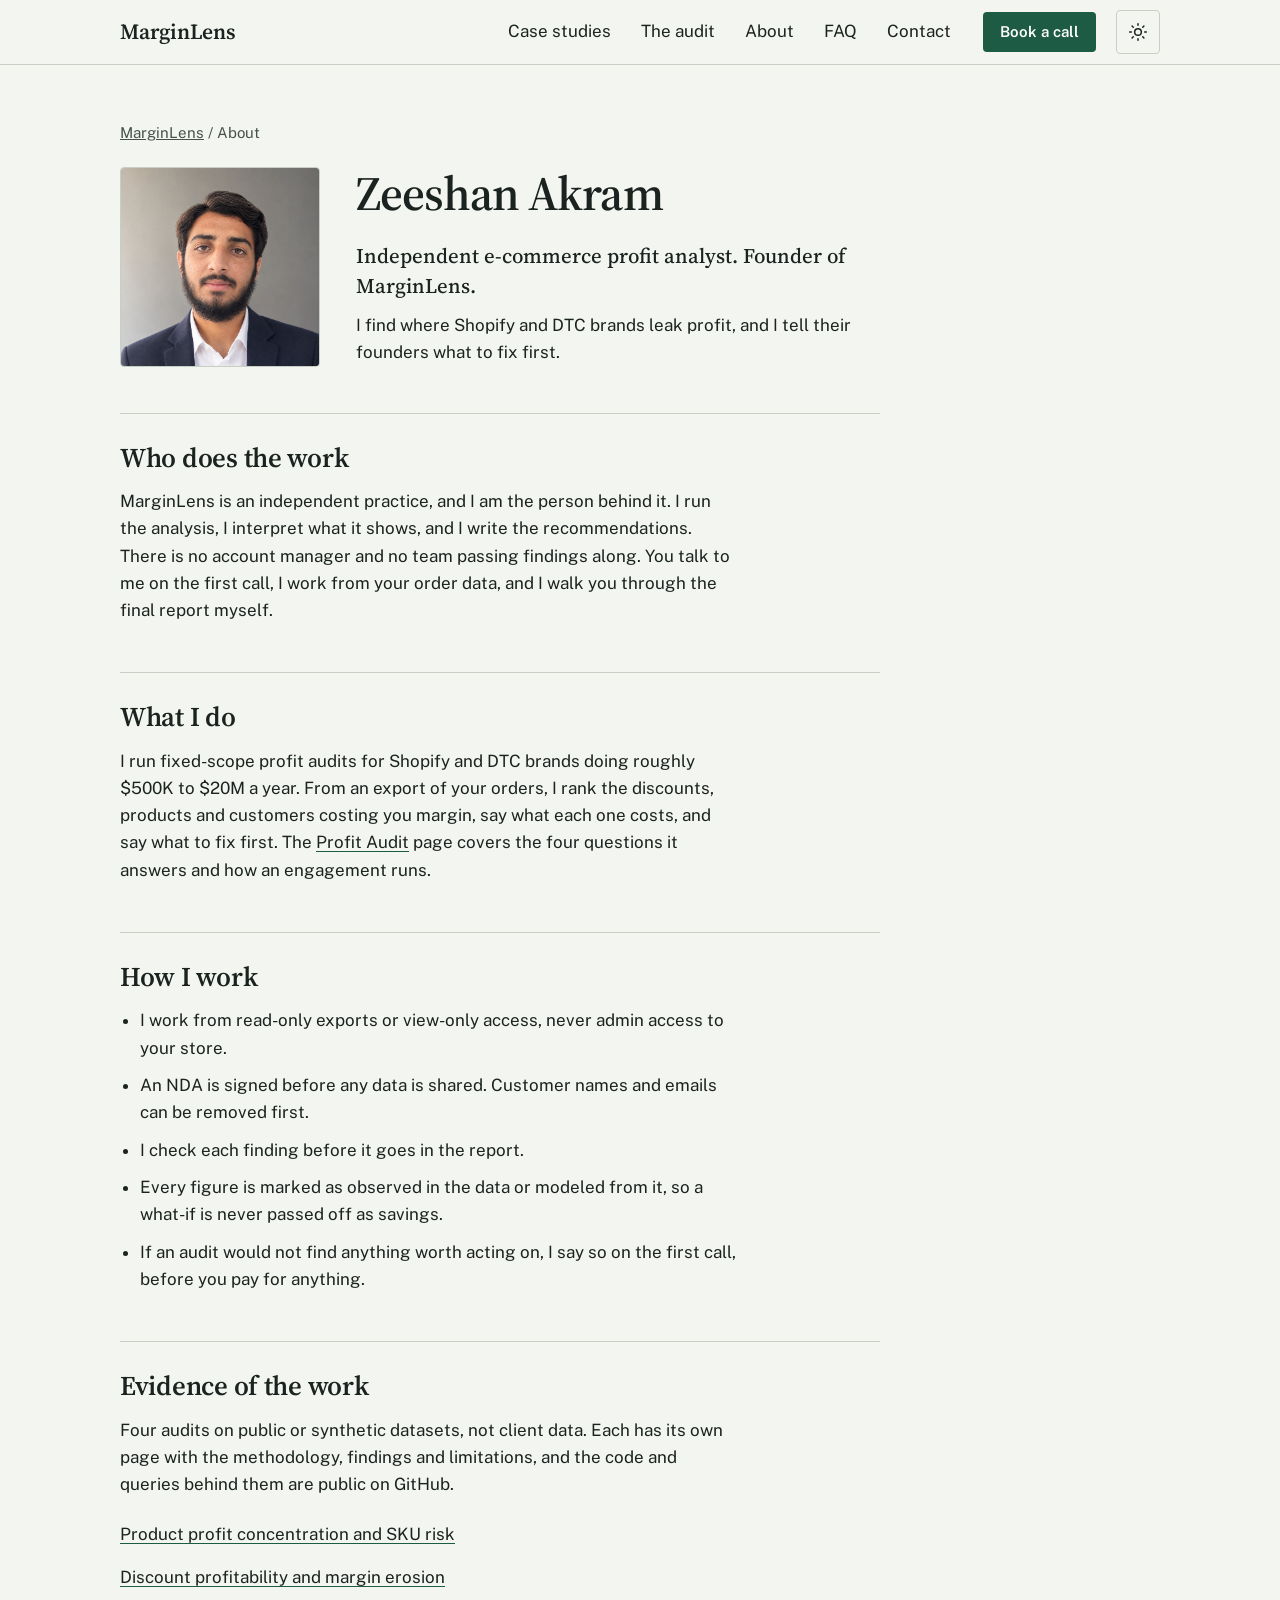
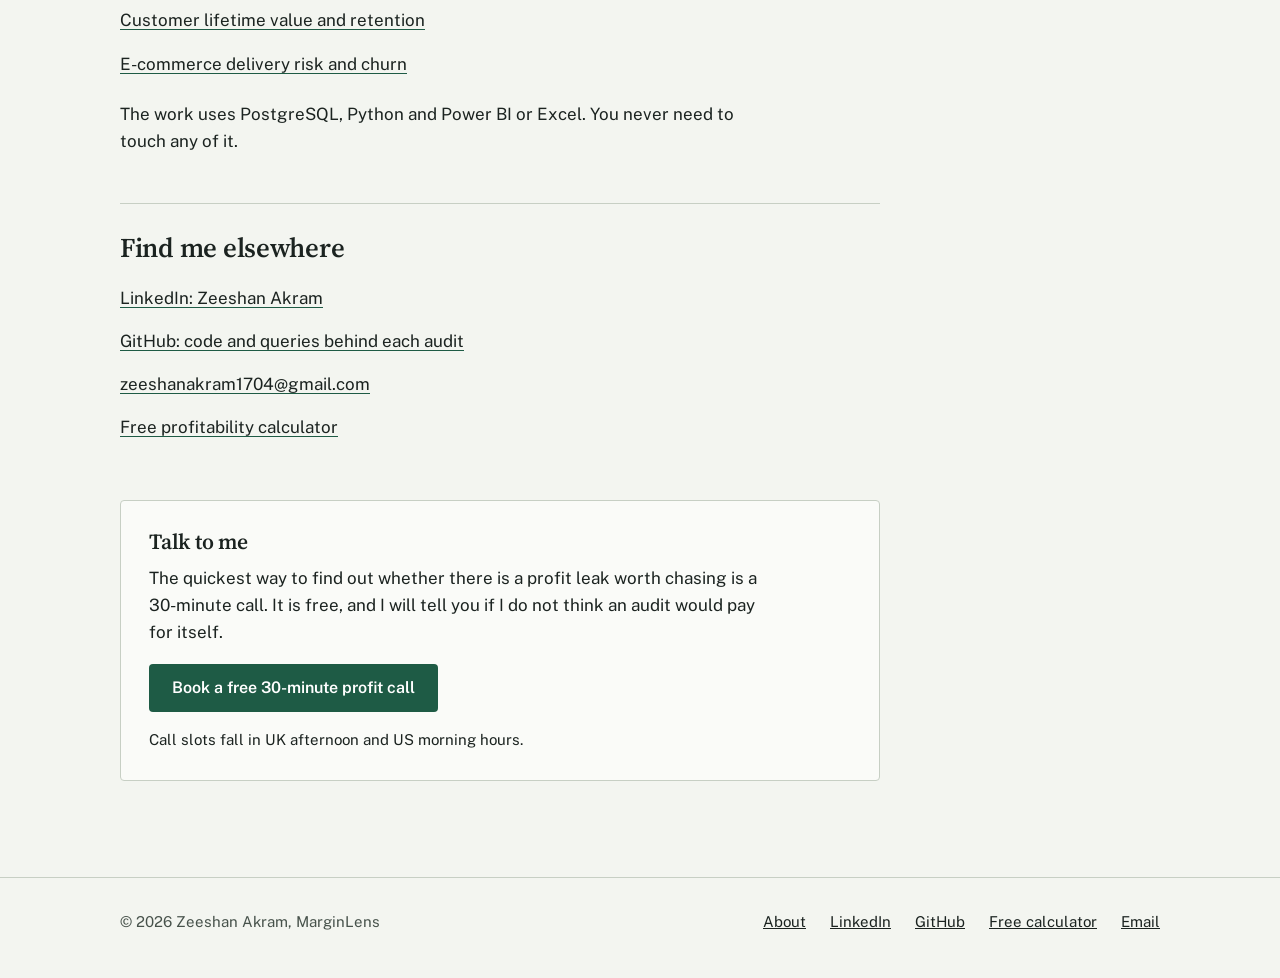
==== about.html @ ed5017a6 "feat: added separate case studies files, added about page, added sitemap, updated css and js" ====
<!DOCTYPE html>
<html lang="en" data-theme="light">
<head>
<meta charset="utf-8">
<meta name="viewport" content="width=device-width, initial-scale=1">
<title>About Zeeshan Akram | Founder of MarginLens</title>
<meta name="description" content="Zeeshan Akram is an independent e-commerce profit analyst and the founder of MarginLens. He runs every profit audit himself, from the first call to the final report.">
<meta name="author" content="Zeeshan Akram">
<meta name="robots" content="index, follow, max-image-preview:large">
<meta name="theme-color" content="#F3F5F0">
<link rel="canonical" href="https://zeeshan-portfolio-swart.vercel.app/about.html">

<meta property="og:type" content="profile">
<meta property="og:site_name" content="MarginLens">
<meta property="og:title" content="About Zeeshan Akram | Founder of MarginLens">
<meta property="og:description" content="Zeeshan Akram is an independent e-commerce profit analyst and the founder of MarginLens. He runs every profit audit himself, from the first call to the final report.">
<meta property="og:url" content="https://zeeshan-portfolio-swart.vercel.app/about.html">
<meta property="og:image" content="https://zeeshan-portfolio-swart.vercel.app/assets/images/hero-image.png">

<link rel="icon" href="./assets/images/favicon.ico">

<script>
/* Apply a saved theme before first paint. Light is the default. */
try{var t=localStorage.getItem('ml-theme');if(t==='dark'||t==='light'){document.documentElement.setAttribute('data-theme',t);}}catch(e){}
</script>

<!-- Google Analytics (same two measurement IDs as the homepage) -->
<script async src="https://www.googletagmanager.com/gtag/js?id=G-68RPSGRBEM"></script>
<script>
  window.dataLayer=window.dataLayer||[];
  function gtag(){dataLayer.push(arguments);}
  gtag('js',new Date());gtag('config','G-68RPSGRBEM');
</script>
<script async src="https://www.googletagmanager.com/gtag/js?id=G-8W5T6W15X7"></script>
<script>
  gtag('config','G-8W5T6W15X7');
</script>

<link rel="preconnect" href="https://fonts.googleapis.com">
<link rel="preconnect" href="https://fonts.gstatic.com" crossorigin>
<link href="https://fonts.googleapis.com/css2?family=Public+Sans:wght@400;500;600&family=Source+Serif+4:opsz,wght@8..60,500;8..60,600&display=swap" rel="stylesheet">
<link rel="stylesheet" href="./assets/css/subpages.css">

<script type="application/ld+json">
{
  "@context": "https://schema.org",
  "@graph": [
    {
      "@type": "ProfilePage",
      "@id": "https://zeeshan-portfolio-swart.vercel.app/about.html#profilepage",
      "url": "https://zeeshan-portfolio-swart.vercel.app/about.html",
      "name": "About Zeeshan Akram | Founder of MarginLens",
      "description": "Zeeshan Akram is an independent e-commerce profit analyst and the founder of MarginLens. He runs every profit audit himself, from the first call to the final report.",
      "mainEntity": {
        "@id": "https://zeeshan-portfolio-swart.vercel.app/about.html#person"
      },
      "dateModified": "2026-10-12"
    },
    {
      "@type": "Person",
      "@id": "https://zeeshan-portfolio-swart.vercel.app/about.html#person",
      "name": "Zeeshan Akram",
      "jobTitle": "E-commerce profit analyst",
      "description": "Independent e-commerce profit analyst and founder of MarginLens. Runs fixed-scope profit audits for Shopify and DTC brands.",
      "url": "https://zeeshan-portfolio-swart.vercel.app/about.html",
      "image": "https://zeeshan-portfolio-swart.vercel.app/assets/images/hero-image.png",
      "worksFor": {
        "@id": "https://zeeshan-portfolio-swart.vercel.app/#business"
      },
      "sameAs": [
        "https://www.linkedin.com/in/zeeshan-akram-ds/",
        "https://github.com/zeeshan-akram-ds"
      ],
      "knowsAbout": [
        "E-commerce profitability analysis",
        "Discount and margin analysis",
        "Product profit concentration",
        "Customer lifetime value",
        "Shopify order data"
      ]
    },
    {
      "@type": "BreadcrumbList",
      "itemListElement": [
        {
          "@type": "ListItem",
          "position": 1,
          "name": "MarginLens",
          "item": "https://zeeshan-portfolio-swart.vercel.app/"
        },
        {
          "@type": "ListItem",
          "position": 2,
          "name": "About Zeeshan Akram",
          "item": "https://zeeshan-portfolio-swart.vercel.app/about.html"
        }
      ]
    }
  ]
}
</script>
</head>

<body>
<a class="skip" href="#main">Skip to content</a>

<header class="site-header">
  <div class="wrap bar">
    <a class="brand" href="./" aria-label="MarginLens, home">MarginLens</a>
    <nav class="nav" id="site-nav" aria-label="Primary">
      <ul>
        <li><a href="./#case-studies">Case studies</a></li>
        <li><a href="./#audit">The audit</a></li>
        <li><a href="./about.html" aria-current="page">About</a></li>
        <li><a href="./#faq">FAQ</a></li>
        <li><a href="./#contact">Contact</a></li>
      </ul>
      <a class="btn btn-primary btn-sm" href="https://calendly.com/zeeshanakram/data-diagnostic" target="_blank" rel="noopener noreferrer" data-cta="nav">Book a call</a>
    </nav>
    <button class="icon-btn" id="theme-toggle" type="button" aria-label="Switch to dark theme">
      <svg class="i-sun" viewBox="0 0 24 24" aria-hidden="true"><circle cx="12" cy="12" r="4"/><path d="M12 2v2M12 20v2M4.9 4.9l1.4 1.4M17.7 17.7l1.4 1.4M2 12h2M20 12h2M4.9 19.1l1.4-1.4M17.7 6.3l1.4-1.4"/></svg>
      <svg class="i-moon" viewBox="0 0 24 24" aria-hidden="true"><path d="M21 12.8A9 9 0 1 1 11.2 3a7 7 0 0 0 9.8 9.8z"/></svg>
    </button>
    <button class="icon-btn menu-btn" id="menu-btn" type="button" aria-expanded="false" aria-controls="site-nav" aria-label="Open menu">
      <svg viewBox="0 0 24 24" aria-hidden="true"><path d="M4 7h16M4 12h16M4 17h16"/></svg>
    </button>
  </div>
</header>

<main id="main">
<div class="wrap page">
<article class="article">
<p class="crumbs"><a href="./">MarginLens</a> / About</p>
<div class="about-top">
<img src="./assets/images/hero-image.png" alt="Zeeshan Akram, founder of MarginLens" width="200" height="200" decoding="async">
<div>
<h1>Zeeshan Akram</h1>
<p class="role">Independent e-commerce profit analyst. Founder of MarginLens.</p>
<p>I find where Shopify and DTC brands leak profit, and I tell their founders what to fix first.</p>
</div>
</div>
<h2 class="first">Who does the work</h2>
<p>MarginLens is an independent practice, and I am the person behind it. I run the analysis, I interpret what it shows, and I write the recommendations. There is no account manager and no team passing findings along. You talk to me on the first call, I work from your order data, and I walk you through the final report myself.</p>
<h2>What I do</h2>
<p>I run fixed-scope profit audits for Shopify and DTC brands doing roughly $500K to $20M a year. From an export of your orders, I rank the discounts, products and customers costing you margin, say what each one costs, and say what to fix first. The <a class="tlink" href="./#audit">Profit Audit</a> page covers the four questions it answers and how an engagement runs.</p>
<h2>How I work</h2>
<ul class="bul">
<li>I work from read-only exports or view-only access, never admin access to your store.</li>
<li>An NDA is signed before any data is shared. Customer names and emails can be removed first.</li>
<li>I check each finding before it goes in the report.</li>
<li>Every figure is marked as observed in the data or modeled from it, so a what-if is never passed off as savings.</li>
<li>If an audit would not find anything worth acting on, I say so on the first call, before you pay for anything.</li>
</ul>
<h2>Evidence of the work</h2>
<p>Four audits on public or synthetic datasets, not client data. Each has its own page with the methodology, findings and limitations, and the code and queries behind them are public on GitHub.</p>
<ul class="related">
<li><a class="tlink" href="case-studies/product-profit-concentration.html">Product profit concentration and SKU risk</a></li>
<li><a class="tlink" href="case-studies/discount-profitability.html">Discount profitability and margin erosion</a></li>
<li><a class="tlink" href="case-studies/customer-lifetime-value.html">Customer lifetime value and retention</a></li>
<li><a class="tlink" href="case-studies/delivery-risk-churn.html">E-commerce delivery risk and churn</a></li>
</ul>
<p style="margin-top:1em">The work uses PostgreSQL, Python and Power BI or Excel. You never need to touch any of it.</p>
<h2>Find me elsewhere</h2>
<ul class="doc-links">
<li><a class="tlink" href="https://www.linkedin.com/in/zeeshan-akram-ds/" target="_blank" rel="noopener noreferrer">LinkedIn: Zeeshan Akram</a></li>
<li><a class="tlink" href="https://github.com/zeeshan-akram-ds" target="_blank" rel="noopener noreferrer">GitHub: code and queries behind each audit</a></li>
<li><a class="tlink" href="mailto:zeeshanakram1704@gmail.com">zeeshanakram1704@gmail.com</a></li>
<li><a class="tlink" href="./tools/profit-calculator.html">Free profitability calculator</a></li>
</ul>
<div class="cta-box">
<h2>Talk to me</h2>
<p>The quickest way to find out whether there is a profit leak worth chasing is a 30-minute call. It is free, and I will tell you if I do not think an audit would pay for itself.</p>
<a class="btn btn-primary" href="https://calendly.com/zeeshanakram/data-diagnostic" target="_blank" rel="noopener noreferrer" data-cta="about">Book a free 30-minute profit call</a>
<p class="links">Call slots fall in UK afternoon and US morning hours.</p>
</div>
</article>
</div>
</main>

<footer class="site-footer">
  <div class="wrap foot">
    <p>&copy; 2026 Zeeshan Akram, MarginLens</p>
    <ul>
      <li><a href="./about.html">About</a></li>
      <li><a href="https://www.linkedin.com/in/zeeshan-akram-ds/" target="_blank" rel="noopener noreferrer">LinkedIn</a></li>
      <li><a href="https://github.com/zeeshan-akram-ds" target="_blank" rel="noopener noreferrer">GitHub</a></li>
      <li><a href="./tools/profit-calculator.html">Free calculator</a></li>
      <li><a href="mailto:zeeshanakram1704@gmail.com">Email</a></li>
    </ul>
  </div>
</footer>

<script src="./assets/js/subpages.js"></script>
</body>
</html>
---- assets/css/subpages.css ----
/* ==========================================================
   TOKENS
   Ledger-paper palette: a pale green-grey sheet, green-black ink,
   accounting green for the primary action, red ink for losses.
========================================================== */
:root{
  --paper:#F3F5F0;
  --paper-2:#FAFBF8;
  --ink:#1B2320;
  --ink-2:#47524B;
  --rule:#C7CFC4;
  --green:#1E5B45;
  --green-hover:#154334;
  --on-green:#FFFFFF;
  --red:#A52E1C;
  --serif:"Source Serif 4",Georgia,"Times New Roman",serif;
  --sans:"Public Sans",system-ui,-apple-system,"Segoe UI",Roboto,Arial,sans-serif;
  --radius:4px;
  color-scheme:light;
}
:root[data-theme="dark"]{
  --paper:#101512;
  --paper-2:#171E19;
  --ink:#E9EEE7;
  --ink-2:#A9B5AD;
  --rule:#2D372F;
  --green:#7FD2A8;
  --green-hover:#9BE0BD;
  --on-green:#0C1A12;
  --red:#FF9381;
  color-scheme:dark;
}

/* ==========================================================
   BASE
========================================================== */
*,*::before,*::after{box-sizing:border-box}
html{-webkit-text-size-adjust:100%;scroll-padding-top:76px}
@media (prefers-reduced-motion:no-preference){html{scroll-behavior:smooth}}
body{margin:0;background:var(--paper);color:var(--ink);font:400 1.0625rem/1.6 var(--sans);-webkit-font-smoothing:antialiased;overflow-wrap:break-word}
img{max-width:100%;display:block}
h1,h2,h3{font-family:var(--serif);font-weight:600;font-optical-sizing:auto;color:var(--ink);margin:0}
p{margin:0 0 1em}
ul,ol,dl,dd{margin:0;padding:0}
a{color:inherit}
:focus-visible{outline:3px solid var(--green);outline-offset:3px;border-radius:2px}
.skip{position:absolute;left:12px;top:-60px;background:var(--ink);color:var(--paper);padding:10px 14px;border-radius:var(--radius);z-index:100;text-decoration:none}
.skip:focus{top:12px}
.wrap{width:100%;max-width:1120px;margin-inline:auto;padding-inline:clamp(20px,4vw,40px)}
.muted{color:var(--ink-2)}
.tlink{text-decoration:underline;text-decoration-thickness:1px;text-underline-offset:3px;text-decoration-color:var(--green)}
.tlink:hover{text-decoration-thickness:2px}

/* Buttons */
.btn{display:inline-flex;align-items:center;justify-content:center;min-height:48px;padding:12px 22px;border-radius:var(--radius);font:600 1rem/1.2 var(--sans);text-decoration:none;cursor:pointer;border:1.5px solid transparent;text-align:center}
.btn-primary{background:var(--green);color:var(--on-green)}
.btn-primary:hover{background:var(--green-hover)}
.btn-secondary{background:transparent;color:var(--ink);border-color:var(--ink)}
.btn-secondary:hover{background:var(--paper-2)}
.btn-sm{min-height:40px;padding:8px 16px;font-size:.9375rem}
/* ==========================================================
   HEADER
========================================================== */
.site-header{position:sticky;top:0;z-index:50;background:var(--paper);border-bottom:1px solid var(--rule)}
.bar{display:flex;align-items:center;gap:8px;min-height:64px}
.brand{font:600 1.35rem/1 var(--serif);letter-spacing:-.01em;text-decoration:none;margin-right:auto;padding-block:14px}
.nav{display:none}
.nav ul{list-style:none}
.nav a:not(.btn){text-decoration:none;padding:10px 4px;display:inline-block}
.nav a:not(.btn):hover{text-decoration:underline;text-underline-offset:5px;text-decoration-color:var(--green);text-decoration-thickness:2px}
.nav.open{display:block;position:absolute;left:0;right:0;top:100%;background:var(--paper);border-bottom:1px solid var(--rule);padding:8px clamp(20px,4vw,40px) 20px}
.nav.open li{border-bottom:1px solid var(--rule)}
.nav.open a:not(.btn){display:block;padding:14px 0;font-weight:500}
.nav.open .btn{margin-top:16px;width:100%}
.icon-btn{width:44px;height:44px;display:inline-flex;align-items:center;justify-content:center;background:transparent;color:var(--ink);border:1px solid var(--rule);border-radius:var(--radius);cursor:pointer}
.icon-btn:hover{background:var(--paper-2)}
.icon-btn svg{width:20px;height:20px;fill:none;stroke:currentColor;stroke-width:1.8;stroke-linecap:round;stroke-linejoin:round}
.i-moon{display:none}
:root[data-theme="dark"] .i-sun{display:none}
:root[data-theme="dark"] .i-moon{display:block}
@media (min-width:820px){
  .nav,.nav.open{display:flex;position:static;align-items:center;gap:28px;padding:0;border:0;background:none;margin-right:12px}
  .nav ul{display:flex;gap:22px}
  .nav.open li{border:0}
  .nav.open a:not(.btn){display:inline-block;padding:10px 4px;font-weight:400}
  .nav.open .btn{margin:0;width:auto}
  .menu-btn{display:none}
}
.ledger{list-style:none;border-top:2px solid var(--ink)}
.ledger li{display:grid;grid-template-columns:minmax(0,1fr) auto;gap:4px 20px;align-items:baseline;padding:14px 0;border-bottom:1px solid var(--rule)}
.ledger li:last-child{border-bottom:3px double var(--ink)}
.ledger .what{font-size:1rem;line-height:1.4}
.basis{display:block;font-size:.8125rem;color:var(--ink-2);margin-top:3px}
.basis::before{content:"";display:inline-block;width:.62em;height:.62em;margin-right:.5em;background:var(--green)}
.basis.modeled::before{background:transparent;border:1.5px dashed var(--ink-2)}
.fig{font:600 1.65rem/1 var(--serif);font-variant-numeric:lining-nums tabular-nums;text-align:right;white-space:nowrap}
.fig.neg{color:var(--red)}
.fig.modeled{text-decoration:underline dashed;text-decoration-thickness:1.5px;text-underline-offset:6px;text-decoration-color:var(--ink-2)}
.case-meta{font-size:.9375rem;color:var(--ink-2);margin-bottom:18px}
.conclusion{font:500 clamp(1.12rem,2vw,1.3rem)/1.5 var(--serif);max-width:38em;margin-bottom:24px;padding-left:16px;border-left:3px solid var(--green)}
.conclusion strong{display:block;font:600 .9375rem/1.4 var(--sans);color:var(--ink-2);margin-bottom:2px}
.case-links{display:flex;flex-wrap:wrap;gap:0 24px;margin:12px 0 0;font-weight:500}
.case-links a{display:inline-block;padding-block:8px}
/* Footer */
.site-footer{border-top:1px solid var(--rule);padding-block:32px 44px;font-size:.9375rem;color:var(--ink-2)}
.foot{display:flex;flex-wrap:wrap;justify-content:space-between;gap:16px 32px}
.foot p{margin:0}
.foot ul{list-style:none;display:flex;flex-wrap:wrap;gap:8px 24px}
.foot a{color:var(--ink)}

/* ==========================================================
   SUBPAGES (About and case-study pages)
========================================================== */
.page{padding-block:clamp(28px,5vw,56px) clamp(52px,8vw,96px)}
.article{max-width:760px}
.crumbs{font-size:.9375rem;color:var(--ink-2);margin:0 0 22px}
.crumbs a{color:var(--ink-2)}
.page h1{font-size:clamp(1.9rem,4.8vw,3rem);line-height:1.1;letter-spacing:-.018em;margin-bottom:.45em;max-width:20em}
.page .case-meta{margin-bottom:10px}
.byline{font-size:.9375rem;color:var(--ink-2);margin:0 0 28px}
.page-img{margin:0 0 32px}
.page-img img{width:100%;aspect-ratio:16/9;object-fit:cover;border:1px solid var(--rule);border-radius:var(--radius)}
.page h2{font-size:clamp(1.3rem,2.3vw,1.7rem);line-height:1.2;letter-spacing:-.01em;margin:48px 0 14px;padding-top:28px;border-top:1px solid var(--rule)}
.page h2.first{margin-top:36px}
.page p{max-width:62ch}
.page ul.bul{margin:0 0 1em;padding-left:1.2em;max-width:62ch}
.page ul.bul li{margin-bottom:.6em}
.page .conclusion{margin-top:8px}
.note{font-size:.9375rem;color:var(--ink-2)}
.doc-links{list-style:none;display:grid;gap:4px;margin:6px 0 0}
.doc-links a{display:inline-block;padding-block:6px}
.cta-box{margin-top:52px;padding:clamp(20px,3vw,28px);border:1px solid var(--rule);border-radius:var(--radius);background:var(--paper-2)}
.cta-box h2{margin:0 0 10px;padding:0;border:0;font-size:1.35rem}
.cta-box p{margin-bottom:18px}
.cta-box .links{margin:16px 0 0;font-size:.9375rem}
.related{list-style:none;display:grid;gap:4px;margin:0}
.related a{display:inline-block;padding-block:6px}
.about-top{display:grid;gap:24px;grid-template-columns:minmax(0,1fr);align-items:start;margin-bottom:8px}
@media (min-width:720px){.about-top{grid-template-columns:200px minmax(0,1fr);gap:36px}}
.about-top img{width:200px;height:200px;max-width:100%;object-fit:cover;object-position:center top;border:1px solid var(--rule);border-radius:var(--radius)}
.about-top p{margin:0 0 .6em}
.role{font:500 clamp(1.1rem,2vw,1.3rem)/1.4 var(--serif);max-width:30em}
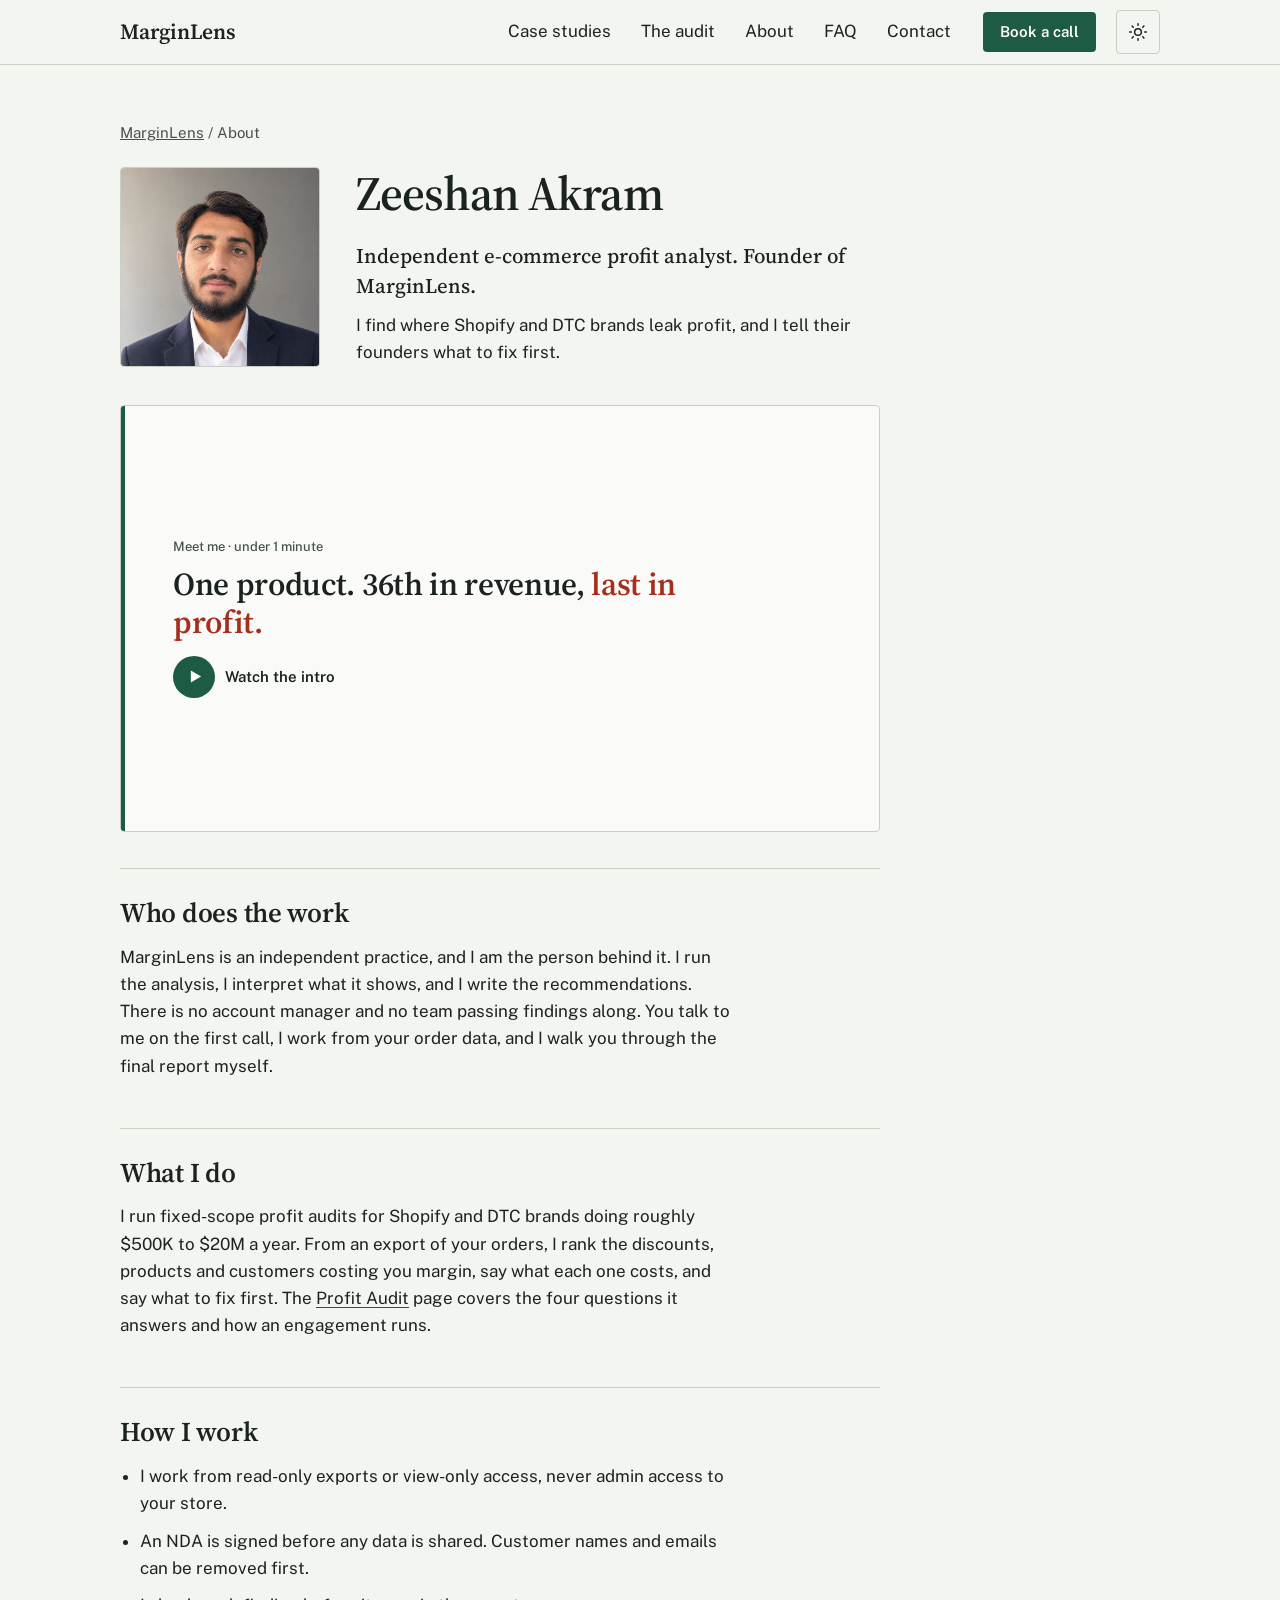
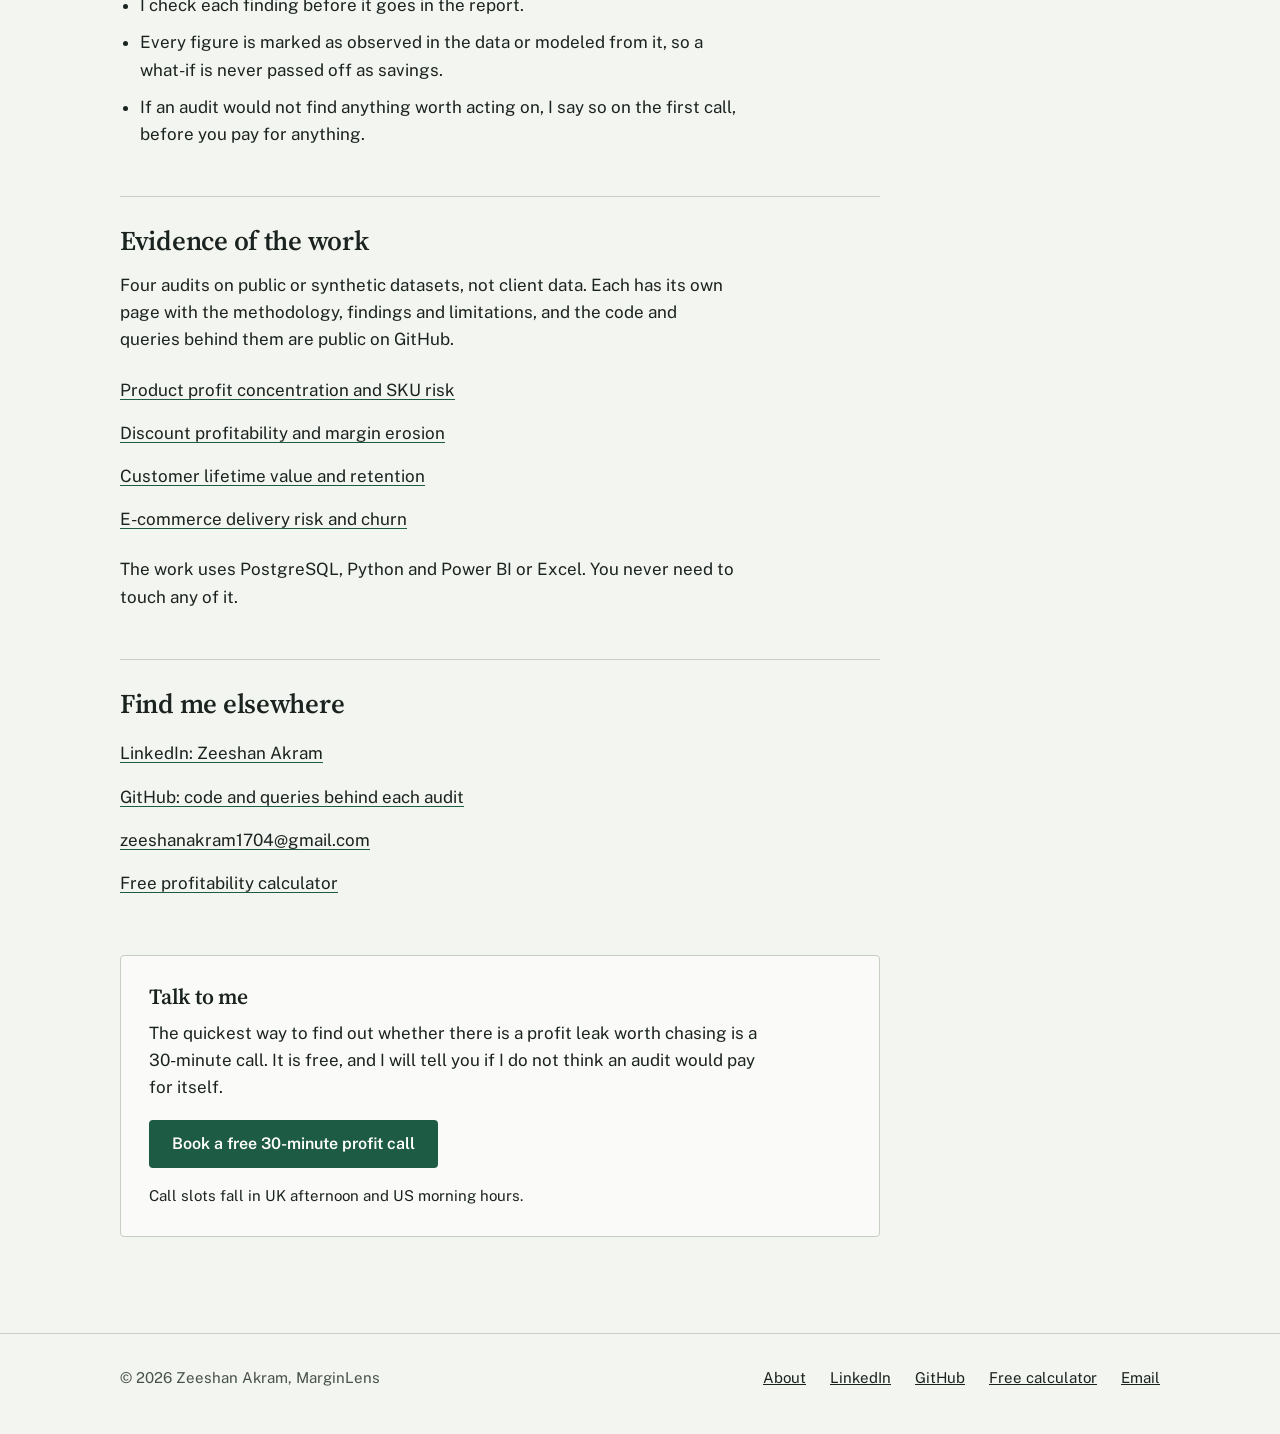
==== commit 53665917: "Add intro video to contact section and About page" ====
--- a/about.html
+++ b/about.html
@@ -139,6 +139,17 @@
 <p>I find where Shopify and DTC brands leak profit, and I tell their founders what to fix first.</p>
 </div>
 </div>
+<figure class="intro intro-plain">
+<div class="intro-frame">
+<a class="intro-poster" href="https://youtu.be/v1LUBQ1fsxI" data-yt="v1LUBQ1fsxI" data-loc="about" target="_blank" rel="noopener noreferrer" aria-label="Play introduction video from Zeeshan Akram, under 1 minute">
+<span class="intro-copy">
+<span class="intro-kicker">Meet me &middot; under 1 minute</span>
+<span class="intro-line">One product. 36th in revenue, <span class="loss">last in profit.</span></span>
+<span class="intro-go"><span class="intro-icon" aria-hidden="true"><svg viewBox="0 0 16 16"><path d="M3 1.5v13l11-6.5z"/></svg></span><span>Watch the intro</span></span>
+</span>
+</a>
+</div>
+</figure>
 <h2 class="first">Who does the work</h2>
 <p>MarginLens is an independent practice, and I am the person behind it. I run the analysis, I interpret what it shows, and I write the recommendations. There is no account manager and no team passing findings along. You talk to me on the first call, I work from your order data, and I walk you through the final report myself.</p>
 <h2>What I do</h2>
--- a/assets/css/subpages.css
+++ b/assets/css/subpages.css
@@ -140,3 +140,27 @@
 .about-top img{width:200px;height:200px;max-width:100%;object-fit:cover;object-position:center top;border:1px solid var(--rule);border-radius:var(--radius)}
 .about-top p{margin:0 0 .6em}
 .role{font:500 clamp(1.1rem,2vw,1.3rem)/1.4 var(--serif);max-width:30em}
+
+/* ==========================================================
+   INTRO VIDEO (poster first; YouTube loads only on click)
+========================================================== */
+.intro{margin:28px 0 0}
+.intro-frame{position:relative;aspect-ratio:16/9;border:1px solid var(--rule);border-radius:var(--radius);overflow:hidden;background:var(--paper-2)}
+.intro-poster{position:absolute;inset:0;display:grid;grid-template-columns:minmax(0,2fr) minmax(0,3fr);color:var(--ink);text-decoration:none}
+.intro-poster img{width:100%;height:100%;object-fit:cover;object-position:center top;border-right:1px solid var(--rule)}
+.intro-copy{display:flex;flex-direction:column;justify-content:center;gap:10px;padding:clamp(12px,3vw,28px) clamp(12px,3vw,28px) clamp(12px,3vw,28px) clamp(14px,3.2vw,32px)}
+.intro-kicker{font:500 .8125rem/1.2 var(--sans);color:var(--ink-2)}
+.intro-line{font:600 clamp(1rem,2.5vw,1.6rem)/1.2 var(--serif);letter-spacing:-.01em}
+.intro-line .loss{color:var(--red)}
+.intro-go{display:inline-flex;align-items:center;gap:10px;margin-top:4px;font:600 .9375rem/1 var(--sans)}
+.intro-icon{width:42px;height:42px;border-radius:50%;background:var(--green);color:var(--on-green);display:inline-flex;align-items:center;justify-content:center;flex-shrink:0}
+.intro-icon svg{width:15px;height:15px;fill:currentColor;margin-left:2px}
+.intro-poster:hover .intro-icon{background:var(--green-hover)}
+.intro-frame iframe{position:absolute;inset:0;width:100%;height:100%;border:0}
+.intro-note{margin:12px 0 0;font-size:.9375rem;color:var(--ink-2)}
+.intro-note strong{color:var(--ink)}
+@media (max-width:480px){.intro-poster{grid-template-columns:minmax(0,1fr) minmax(0,1.7fr)}.intro-go span:last-child{display:none}.intro-copy{gap:6px}}
+.intro-plain .intro-poster{grid-template-columns:minmax(0,1fr)}
+.intro-plain .intro-copy{padding:clamp(18px,5vw,48px);border-left:4px solid var(--green)}
+.intro-plain .intro-line{font-size:clamp(1.2rem,3.4vw,2rem);max-width:18em}
+@media (max-width:480px){.intro-plain .intro-go span:last-child{display:inline}}
